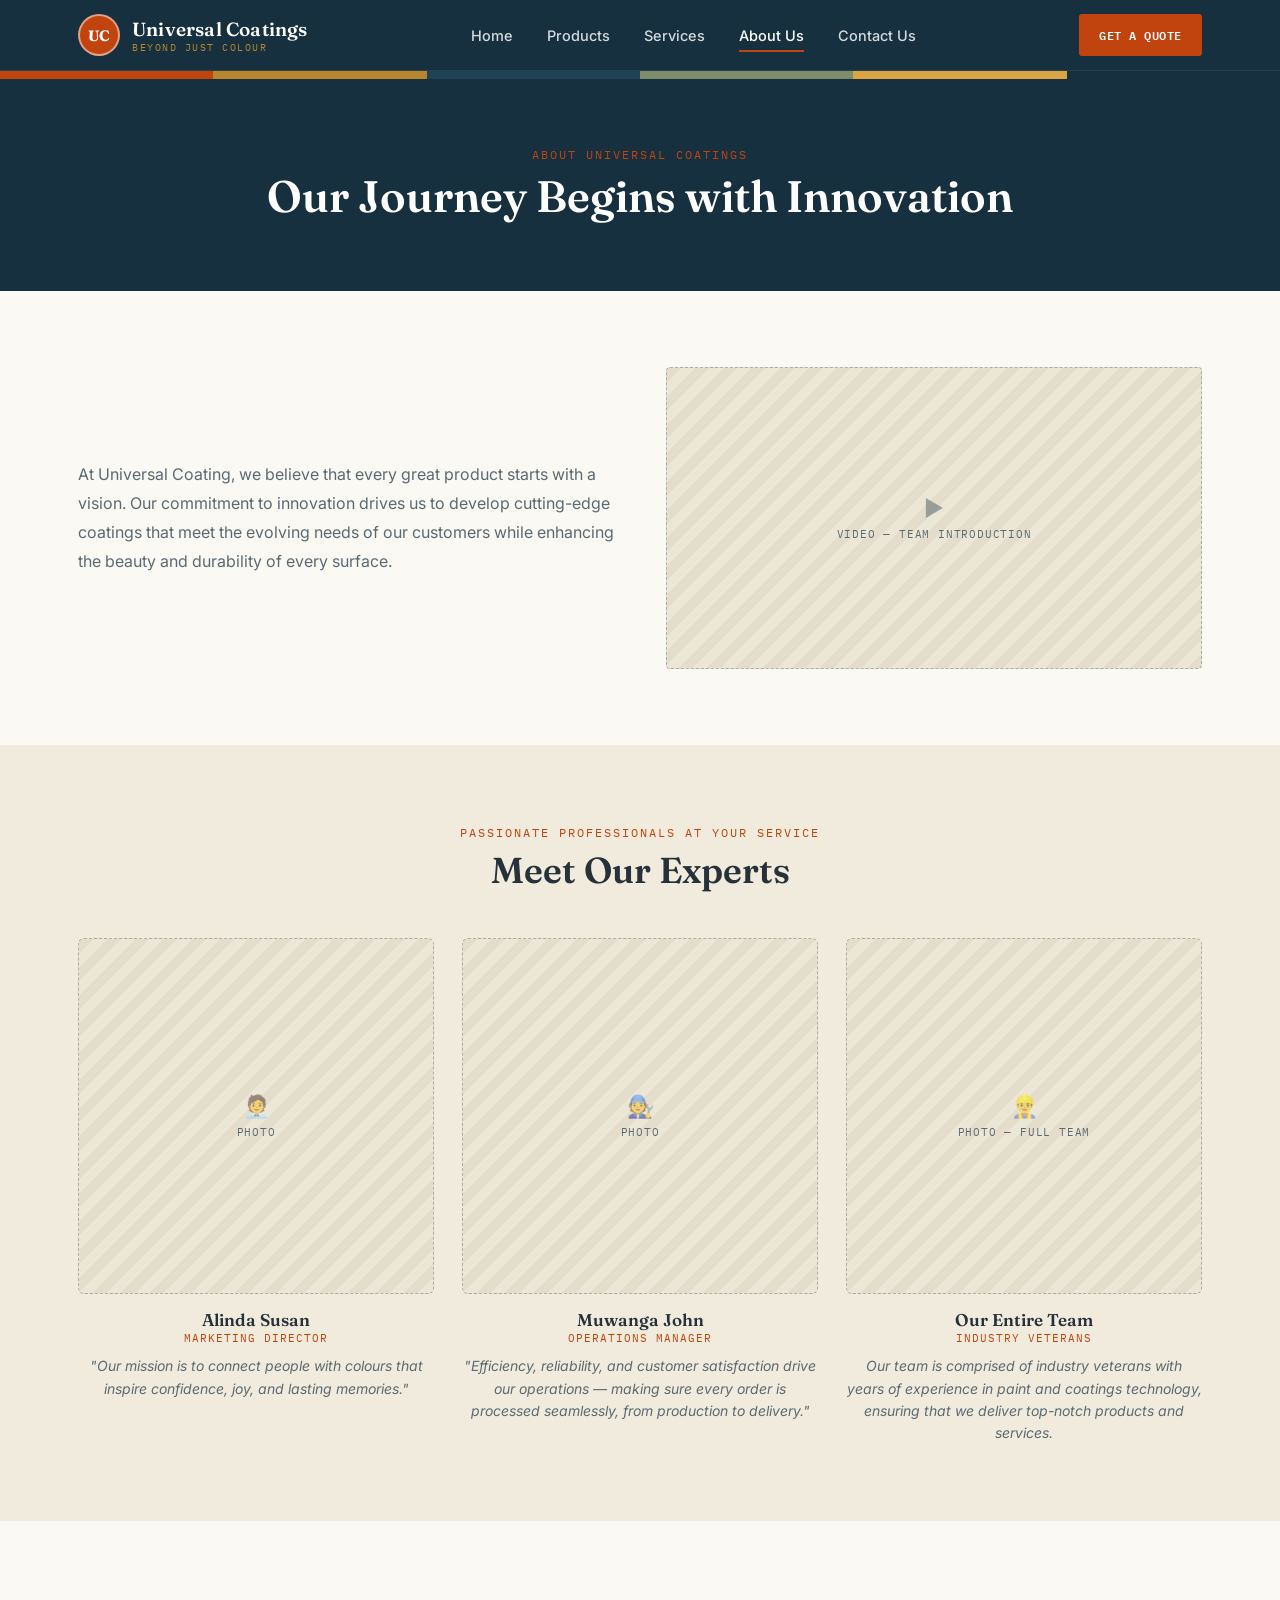
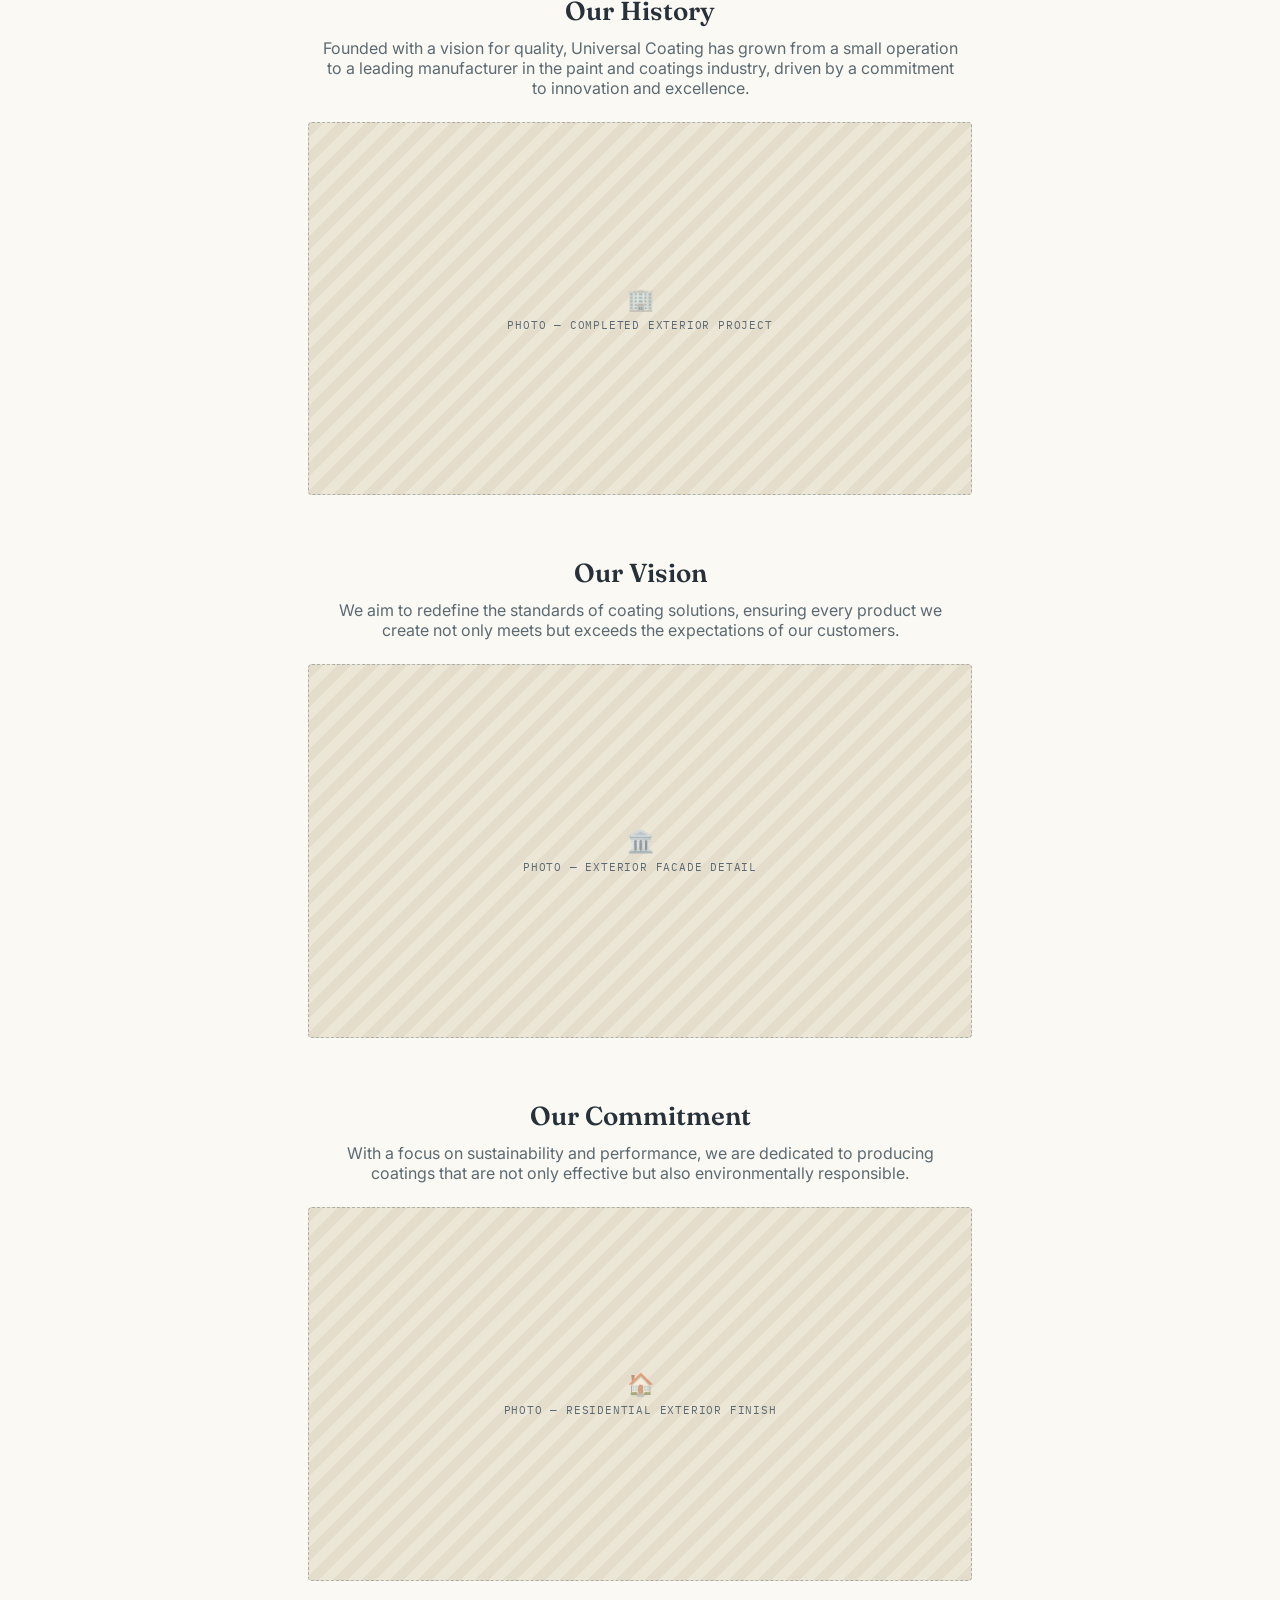
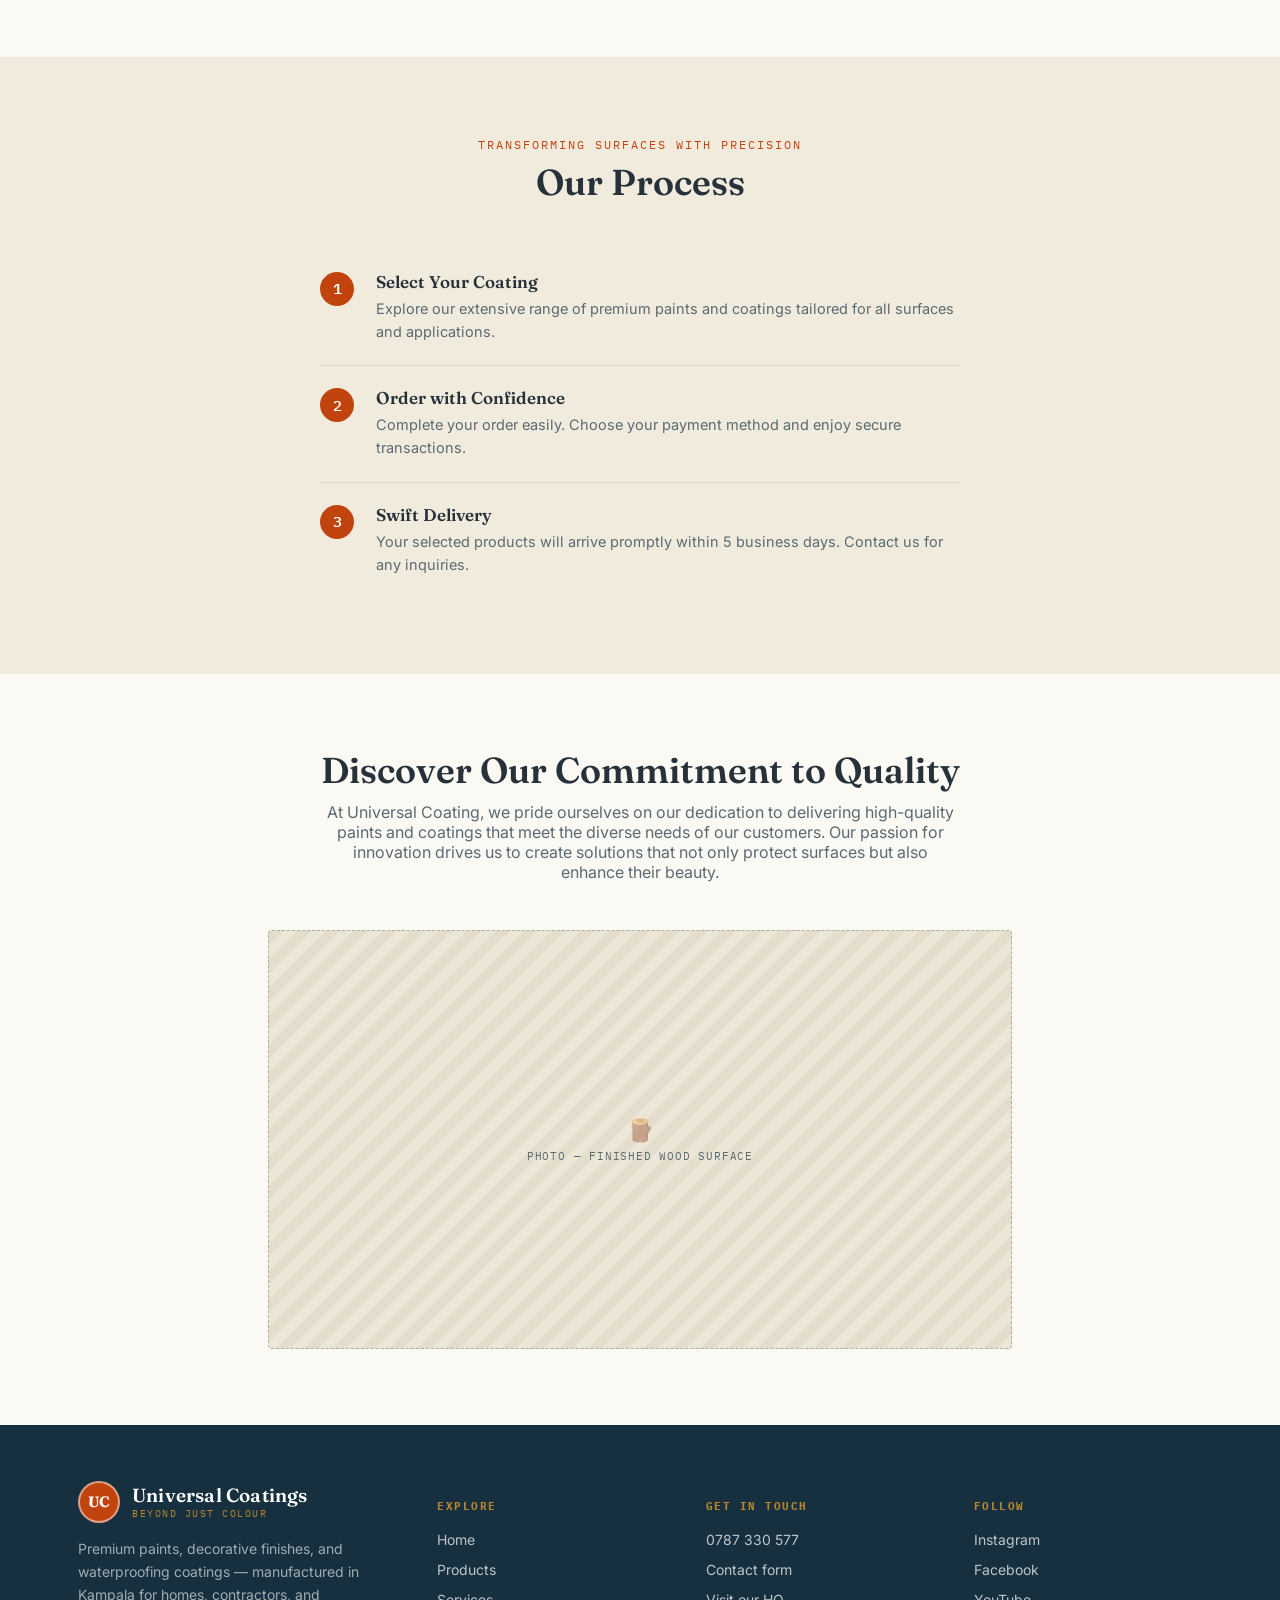
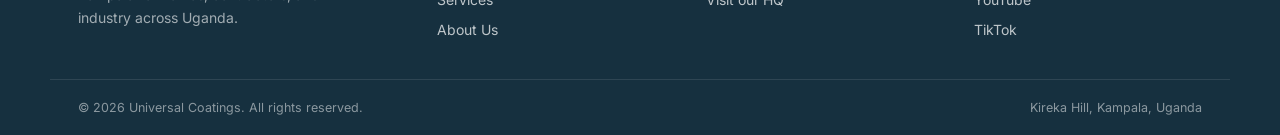
==== about.html @ a61416cd "Add files via upload" ====
<!doctype html>
<html lang="en">
<head>
<meta charset="UTF-8">
<meta name="viewport" content="width=device-width, initial-scale=1.0">
<title>About Us — Universal Coatings</title>
<meta name="description" content="Meet the team behind Universal Coatings and learn about our history, vision and commitment to quality coatings manufactured in Kampala, Uganda.">
<link rel="stylesheet" href="css/styles.css">
</head>
<body>

<header class="site-header">
  <div class="nav-row">
    <a href="index.html" class="brand">
      <div class="brand-mark">UC</div>
      <div class="brand-text"><div class="name">Universal Coatings</div><div class="tag">Beyond Just Colour</div></div>
    </a>
    <nav class="main-nav">
      <ul>
        <li><a href="index.html">Home</a></li>
        <li><a href="products.html">Products</a></li>
        <li><a href="services.html">Services</a></li>
        <li><a href="about.html" class="active">About Us</a></li>
        <li><a href="contact.html">Contact Us</a></li>
      </ul>
    </nav>
    <a href="contact.html" class="nav-cta">Get a Quote</a>
    <button class="nav-toggle" aria-label="Toggle menu"><span></span><span></span><span></span></button>
  </div>
</header>
<div class="swatch-strip"><span class="sw-1"></span><span class="sw-2"></span><span class="sw-3"></span><span class="sw-4"></span><span class="sw-5"></span><span class="sw-6"></span></div>

<section class="page-hero">
  <div class="wrap">
    <span class="kicker">About Universal Coatings</span>
    <h1>Our Journey Begins with Innovation</h1>
  </div>
</section>

<section class="section">
  <div class="wrap grid-2">
    <div>
      <p style="color:var(--grey);font-size:16px;line-height:1.8;">At Universal Coating, we believe that every great product starts with a vision. Our commitment to innovation drives us to develop cutting-edge coatings that meet the evolving needs of our customers while enhancing the beauty and durability of every surface.</p>
    </div>
    <div class="ph wide"><div class="ph-icon">▶</div><span>Video — team introduction</span></div>
  </div>
</section>

<!-- MEET OUR EXPERTS -->
<section class="section section-sand">
  <div class="section-head">
    <span class="kicker">Passionate Professionals at Your Service</span>
    <h2>Meet Our Experts</h2>
  </div>
  <div class="wrap">
    <div class="grid-3">
      <div class="team-card">
        <div class="ph square"><div class="ph-icon">🧑‍💼</div><span>Photo</span></div>
        <h4>Alinda Susan</h4>
        <div class="role">Marketing Director</div>
        <p class="bio">"Our mission is to connect people with colours that inspire confidence, joy, and lasting memories."</p>
      </div>
      <div class="team-card">
        <div class="ph square"><div class="ph-icon">🧑‍🔧</div><span>Photo</span></div>
        <h4>Muwanga John</h4>
        <div class="role">Operations Manager</div>
        <p class="bio">"Efficiency, reliability, and customer satisfaction drive our operations — making sure every order is processed seamlessly, from production to delivery."</p>
      </div>
      <div class="team-card">
        <div class="ph square"><div class="ph-icon">👷‍♂️</div><span>Photo — full team</span></div>
        <h4>Our Entire Team</h4>
        <div class="role">Industry Veterans</div>
        <p class="bio">Our team is comprised of industry veterans with years of experience in paint and coatings technology, ensuring that we deliver top-notch products and services.</p>
      </div>
    </div>
  </div>
</section>

<!-- HISTORY / VISION / COMMITMENT -->
<section class="section">
  <div class="wrap" style="max-width:720px;">
    <div class="section-head" style="margin-bottom:24px;">
      <h2 style="font-size:26px;">Our History</h2>
      <p>Founded with a vision for quality, Universal Coating has grown from a small operation to a leading manufacturer in the paint and coatings industry, driven by a commitment to innovation and excellence.</p>
    </div>
    <div class="ph wide" style="margin-bottom:64px;"><div class="ph-icon">🏢</div><span>Photo — completed exterior project</span></div>

    <div class="section-head" style="margin-bottom:24px;">
      <h2 style="font-size:26px;">Our Vision</h2>
      <p>We aim to redefine the standards of coating solutions, ensuring every product we create not only meets but exceeds the expectations of our customers.</p>
    </div>
    <div class="ph wide" style="margin-bottom:64px;"><div class="ph-icon">🏛️</div><span>Photo — exterior facade detail</span></div>

    <div class="section-head" style="margin-bottom:24px;">
      <h2 style="font-size:26px;">Our Commitment</h2>
      <p>With a focus on sustainability and performance, we are dedicated to producing coatings that are not only effective but also environmentally responsible.</p>
    </div>
    <div class="ph wide"><div class="ph-icon">🏠</div><span>Photo — residential exterior finish</span></div>
  </div>
</section>

<!-- OUR PROCESS -->
<section class="section section-sand">
  <div class="section-head">
    <span class="kicker">Transforming Surfaces with Precision</span>
    <h2>Our Process</h2>
  </div>
  <div class="wrap">
    <div class="steps">
      <div class="step">
        <div class="step-num">1</div>
        <div><h4>Select Your Coating</h4><p>Explore our extensive range of premium paints and coatings tailored for all surfaces and applications.</p></div>
      </div>
      <div class="step">
        <div class="step-num">2</div>
        <div><h4>Order with Confidence</h4><p>Complete your order easily. Choose your payment method and enjoy secure transactions.</p></div>
      </div>
      <div class="step">
        <div class="step-num">3</div>
        <div><h4>Swift Delivery</h4><p>Your selected products will arrive promptly within 5 business days. Contact us for any inquiries.</p></div>
      </div>
    </div>
  </div>
</section>

<!-- COMMITMENT TO QUALITY -->
<section class="section">
  <div class="section-head">
    <h2>Discover Our Commitment to Quality</h2>
    <p>At Universal Coating, we pride ourselves on our dedication to delivering high-quality paints and coatings that meet the diverse needs of our customers. Our passion for innovation drives us to create solutions that not only protect surfaces but also enhance their beauty.</p>
  </div>
  <div class="wrap" style="max-width:800px;">
    <div class="ph wide"><div class="ph-icon">🪵</div><span>Photo — finished wood surface</span></div>
  </div>
</section>

<footer class="site-footer">
  <div class="footer-top wrap">
    <div class="footer-grid">
      <div class="footer-brand">
        <div class="brand">
          <div class="brand-mark">UC</div>
          <div class="brand-text"><div class="name">Universal Coatings</div><div class="tag">Beyond Just Colour</div></div>
        </div>
        <p>Premium paints, decorative finishes, and waterproofing coatings — manufactured in Kampala for homes, contractors, and industry across Uganda.</p>
      </div>
      <div class="footer-col">
        <h5>Explore</h5>
        <ul><li><a href="index.html">Home</a></li><li><a href="products.html">Products</a></li><li><a href="services.html">Services</a></li><li><a href="about.html">About Us</a></li></ul>
      </div>
      <div class="footer-col">
        <h5>Get in touch</h5>
        <ul><li><a href="tel:0787330577">0787 330 577</a></li><li><a href="contact.html">Contact form</a></li><li><a href="contact.html#visit">Visit our HQ</a></li></ul>
      </div>
      <div class="footer-col">
        <h5>Follow</h5>
        <ul><li><a href="#">Instagram</a></li><li><a href="#">Facebook</a></li><li><a href="#">YouTube</a></li><li><a href="#">TikTok</a></li></ul>
      </div>
    </div>
  </div>
  <div class="footer-bottom wrap">
    <span>© 2026 Universal Coatings. All rights reserved.</span>
    <span>Kireka Hill, Kampala, Uganda</span>
  </div>
</footer>
<script src="js/main.js"></script>
</body>
</html>
---- css/styles.css ----
/* ==========================================================================
   Universal Coatings — design tokens
   Ink Navy #16303F · Signal Rust #C1440E · Ochre Gold #B8862E
   Warm Sand #F1EBDD · Charcoal #26313A · Paper #FBF9F4
   Display: Fraunces · Body: Inter · Utility/mono: IBM Plex Mono
   ========================================================================== */

@import url('https://fonts.googleapis.com/css2?family=Fraunces:ital,opsz,wght@0,9..144,400;0,9..144,600;0,9..144,700;1,9..144,500&family=Inter:wght@400;500;600;700&family=IBM+Plex+Mono:wght@500;600&display=swap');

:root{
  --ink:      #16303F;
  --ink-2:    #1F4356;
  --rust:     #C1440E;
  --rust-dk:  #9A3609;
  --gold:     #B8862E;
  --sand:     #F1EBDD;
  --paper:    #FBF9F4;
  --charcoal: #26313A;
  --grey:     #5B6A72;
  --line:     rgba(22,48,63,0.12);
  --white:    #ffffff;

  --display: 'Fraunces', serif;
  --body:    'Inter', sans-serif;
  --mono:    'IBM Plex Mono', monospace;

  --radius: 3px;
  --max: 1180px;
}

*,*::before,*::after{ box-sizing:border-box; }
html{ scroll-behavior:smooth; }
body{
  margin:0;
  font-family:var(--body);
  color:var(--charcoal);
  background:var(--paper);
  -webkit-font-smoothing:antialiased;
}
img{ max-width:100%; display:block; }
a{ color:inherit; text-decoration:none; }
ul{ margin:0; padding:0; list-style:none; }
h1,h2,h3,h4{ font-family:var(--display); margin:0; line-height:1.12; font-weight:600; }
p{ margin:0; }

.wrap{ max-width:var(--max); margin:0 auto; padding:0 28px; }

@media (prefers-reduced-motion: reduce){
  *{ animation-duration:0.001ms !important; transition-duration:0.001ms !important; scroll-behavior:auto !important; }
}

/* -------------------- swatch strip signature -------------------- */
.swatch-strip{
  display:flex;
  height:8px;
  width:100%;
}
.swatch-strip span{ flex:1; }
.sw-1{ background:var(--rust); }
.sw-2{ background:var(--gold); }
.sw-3{ background:var(--ink-2); }
.sw-4{ background:#7C8D6B; }
.sw-5{ background:#D9A441; }
.sw-6{ background:var(--ink); }

/* -------------------- header / nav -------------------- */
.site-header{
  position:sticky; top:0; z-index:50;
  background:var(--ink);
  border-bottom:1px solid rgba(255,255,255,0.08);
}
.nav-row{
  display:flex; align-items:center; justify-content:space-between;
  padding:14px 28px;
  max-width:var(--max); margin:0 auto;
}
.brand{ display:flex; align-items:center; gap:12px; }
.brand-mark{
  width:42px; height:42px; border-radius:50%;
  background:var(--rust);
  display:flex; align-items:center; justify-content:center;
  font-family:var(--display); font-weight:700; color:var(--white); font-size:15px;
  border:2px solid rgba(255,255,255,0.5);
  flex-shrink:0;
}
.brand-text{ color:var(--white); }
.brand-text .name{ font-family:var(--display); font-size:19px; font-weight:600; letter-spacing:0.2px; }
.brand-text .tag{ font-family:var(--mono); font-size:10px; letter-spacing:1.5px; text-transform:uppercase; color:var(--gold); }

.main-nav ul{ display:flex; gap:34px; }
.main-nav a{
  color:rgba(255,255,255,0.82); font-size:14.5px; font-weight:500;
  position:relative; padding:6px 0;
  transition:color .18s ease;
}
.main-nav a:hover, .main-nav a.active{ color:var(--white); }
.main-nav a.active::after{
  content:''; position:absolute; left:0; right:0; bottom:-2px; height:2px; background:var(--rust);
}
.nav-cta{
  background:var(--rust); color:var(--white); font-family:var(--mono);
  font-size:12px; letter-spacing:0.5px; text-transform:uppercase;
  padding:11px 20px; border-radius:var(--radius); font-weight:600;
  transition:background .18s ease;
  white-space:nowrap;
}
.nav-cta:hover{ background:var(--rust-dk); }

.nav-toggle{ display:none; background:none; border:0; cursor:pointer; padding:6px; }
.nav-toggle span{ display:block; width:24px; height:2px; background:var(--white); margin:5px 0; }

/* -------------------- hero -------------------- */
.hero{
  background:var(--ink);
  color:var(--white);
  position:relative;
  overflow:hidden;
}
.hero-grid{
  display:grid; grid-template-columns:1.1fr 0.9fr; gap:56px; align-items:center;
  padding:76px 28px 88px;
  max-width:var(--max); margin:0 auto;
  position:relative; z-index:2;
}
.eyebrow{
  font-family:var(--mono); font-size:12px; letter-spacing:2px; text-transform:uppercase;
  color:var(--gold); display:flex; align-items:center; gap:10px; margin-bottom:18px;
}
.eyebrow::before{ content:''; width:24px; height:2px; background:var(--gold); }
.hero h1{ font-size:clamp(34px,4.6vw,54px); color:var(--white); margin-bottom:20px; }
.hero h1 em{ font-style:italic; color:var(--gold); }
.hero p.lede{ font-size:17px; line-height:1.65; color:rgba(255,255,255,0.78); max-width:46ch; margin-bottom:30px; }
.btn-row{ display:flex; gap:14px; flex-wrap:wrap; }

.btn{
  display:inline-flex; align-items:center; gap:8px;
  padding:14px 26px; border-radius:var(--radius);
  font-weight:600; font-size:14.5px; cursor:pointer; border:1.5px solid transparent;
  transition:transform .15s ease, background .18s ease, border-color .18s ease;
}
.btn:hover{ transform:translateY(-2px); }
.btn-primary{ background:var(--rust); color:var(--white); }
.btn-primary:hover{ background:var(--rust-dk); }
.btn-ghost{ border-color:rgba(255,255,255,0.35); color:var(--white); }
.btn-ghost:hover{ border-color:var(--white); }
.btn-dark{ background:var(--ink); color:var(--white); }
.btn-dark:hover{ background:var(--ink-2); }
.btn-gold{ background:var(--gold); color:var(--ink); }
.btn-gold:hover{ background:#a3781f; }

/* diagonal swatch visual for hero, echoes the Marbletex/Stucco texture */
.hero-visual{
  position:relative; aspect-ratio:1/1; border-radius:4px; overflow:hidden;
  background:
    linear-gradient(135deg, var(--rust) 0 35%, transparent 35%),
    linear-gradient(135deg, transparent 60%, var(--gold) 60% 78%, transparent 78%),
    linear-gradient(315deg, var(--ink-2) 0 40%, #0e232e 40%);
  border:1px solid rgba(255,255,255,0.12);
}
.hero-visual .tin{
  position:absolute; left:50%; top:50%; transform:translate(-50%,-50%);
  width:58%; text-align:center; color:var(--white);
}
.hero-visual .tin .ring{
  width:100%; aspect-ratio:1.5/1; border:3px solid rgba(255,255,255,0.85); border-radius:50%;
  display:flex; align-items:center; justify-content:center; margin-bottom:10px;
  background:rgba(22,48,63,0.35);
}
.hero-visual .tin .ring strong{ font-family:var(--display); font-size:17px; letter-spacing:0.5px; }
.hero-visual .tin small{ font-family:var(--mono); font-size:10.5px; letter-spacing:2px; text-transform:uppercase; color:var(--gold); }

/* -------------------- section shells -------------------- */
.section{ padding:76px 28px; }
.section.tight{ padding:52px 28px; }
.section-sand{ background:var(--sand); }
.section-ink{ background:var(--ink); color:var(--white); }
.section-head{ text-align:center; max-width:640px; margin:0 auto 48px; }
.section-head h2{ font-size:clamp(26px,3.4vw,36px); margin-bottom:12px; }
.section-head p{ color:var(--grey); font-size:16px; }
.section-ink .section-head p{ color:rgba(255,255,255,0.7); }
.kicker{
  font-family:var(--mono); font-size:12px; letter-spacing:2px; text-transform:uppercase;
  color:var(--rust); display:inline-block; margin-bottom:10px;
}
.section-ink .kicker{ color:var(--gold); }

/* -------------------- feature grid -------------------- */
.grid-2{ display:grid; grid-template-columns:1fr 1fr; gap:52px; align-items:center; }
.grid-3{ display:grid; grid-template-columns:repeat(3,1fr); gap:28px; }
.grid-4{ display:grid; grid-template-columns:repeat(4,1fr); gap:24px; }

.feature-row{ display:flex; gap:22px; margin-bottom:34px; }
.feature-row:last-child{ margin-bottom:0; }
.feature-num{
  font-family:var(--mono); font-size:13px; color:var(--rust); flex-shrink:0; width:34px;
  padding-top:3px;
}
.feature-row h3{ font-size:19px; margin-bottom:8px; }
.feature-row p{ color:var(--grey); font-size:15px; line-height:1.6; }

/* placeholder photo blocks (used until real photos are added) */
.ph{
  background:repeating-linear-gradient(135deg, #E4DDCB, #E4DDCB 10px, #ECE6D6 10px, #ECE6D6 20px);
  border:1.5px dashed rgba(22,48,63,0.28);
  border-radius:4px;
  display:flex; flex-direction:column; align-items:center; justify-content:center;
  color:var(--grey); text-align:center; gap:6px; padding:20px;
  min-height:220px;
}
.ph .ph-icon{ font-size:22px; opacity:0.55; }
.ph span{ font-family:var(--mono); font-size:11px; letter-spacing:0.8px; text-transform:uppercase; color:var(--grey); }
.ph.dark{ background:repeating-linear-gradient(135deg,#1c3c4e,#1c3c4e 10px,#22485c 10px,#22485c 20px); border-color:rgba(255,255,255,0.25); color:rgba(255,255,255,0.75); }
.ph.dark span{ color:rgba(255,255,255,0.75); }
.ph.square{ aspect-ratio:1/1; min-height:0; }
.ph.wide{ aspect-ratio:16/9; min-height:0; }
.ph.tall{ aspect-ratio:3/4; min-height:0; }

/* -------------------- value / pillar cards -------------------- */
.pillar-card{
  background:var(--white); border:1px solid var(--line); border-radius:6px;
  padding:30px 26px;
}
.pillar-card h3{ font-size:18px; margin:14px 0 10px; }
.pillar-card p{ color:var(--grey); font-size:14.5px; line-height:1.6; }
.pillar-icon{
  width:40px; height:40px; border-radius:50%; background:var(--sand);
  display:flex; align-items:center; justify-content:center; font-size:18px;
}

/* -------------------- product cards -------------------- */
.product-list{ display:flex; flex-direction:column; gap:20px; }
.product-card{
  display:grid; grid-template-columns:280px 1fr; gap:0;
  background:var(--white); border:1px solid var(--line); border-radius:6px; overflow:hidden;
}
.product-swatch{
  position:relative; display:flex; align-items:flex-end; padding:20px;
  min-height:260px; color:var(--white);
}
.product-swatch .pname{
  font-family:var(--mono); font-size:11px; letter-spacing:1.5px; text-transform:uppercase;
  background:rgba(0,0,0,0.28); padding:6px 10px; border-radius:3px; backdrop-filter:blur(2px);
}
.product-body{ padding:28px 30px; }
.product-body h3{ font-size:22px; margin-bottom:4px; }
.product-body .desc{ color:var(--grey); font-size:14.5px; line-height:1.65; margin:10px 0 18px; }
.product-meta{ display:grid; grid-template-columns:1fr 1fr; gap:20px 28px; }
.product-meta .m-block h4{
  font-family:var(--mono); font-size:11px; letter-spacing:1.2px; text-transform:uppercase;
  color:var(--rust); font-weight:600; margin-bottom:8px;
}
.product-meta ul{ display:flex; flex-direction:column; gap:5px; }
.product-meta li{ font-size:13.5px; color:var(--charcoal); position:relative; padding-left:14px; line-height:1.5; }
.product-meta li::before{ content:'—'; position:absolute; left:0; color:var(--grey); }

/* named swatch color backgrounds per product family */
.c-primer   { background:linear-gradient(160deg,#2E5F86,#1E3F5B); }
.c-stucco   { background:linear-gradient(160deg,#D8B084,#B98A56); }
.c-marbletex{ background:linear-gradient(160deg,#8C6A55,#5F4531); }
.c-texture  { background:linear-gradient(160deg,#9C6B3E,#6E4726); }
.c-undercoat{ background:linear-gradient(160deg,#3B3B3B,#181818); }
.c-colorchart{ background:linear-gradient(160deg,#C1440E,#B8862E 45%,#7C8D6B 75%,#2E5F86); }
.c-dampcoat { background:linear-gradient(160deg,#E5603A,#B8390F); }
.c-budget   { background:linear-gradient(160deg,#D8CE6E,#B7AA3F); }
.c-sealant  { background:linear-gradient(160deg,#E8C93A,#C8A61E); }
.c-vinylmatt{ background:linear-gradient(160deg,#D98FAE,#B85E82); }
.c-weatherguard{ background:linear-gradient(160deg,#4E6E8E,#2C4A64); }
.c-silkvinyl{ background:linear-gradient(160deg,#8CA4A8,#5F7A7E); }

/* -------------------- testimonial cards -------------------- */
.t-card{
  background:var(--white); border:1px solid var(--line); border-radius:6px;
  padding:26px; display:flex; flex-direction:column; gap:16px;
}
.t-card .stars{ color:var(--gold); font-size:14px; letter-spacing:2px; }
.t-card p.quote{ font-family:var(--display); font-style:italic; font-size:16px; line-height:1.55; color:var(--charcoal); }
.t-card .who{ font-family:var(--mono); font-size:11.5px; letter-spacing:1px; text-transform:uppercase; color:var(--grey); }

/* -------------------- team -------------------- */
.team-card{ text-align:center; }
.team-card .ph{ border-radius:6px; margin-bottom:16px; }
.team-card h4{ font-size:17px; margin-bottom:2px; }
.team-card .role{ font-family:var(--mono); font-size:11px; letter-spacing:1px; text-transform:uppercase; color:var(--rust); margin-bottom:10px; }
.team-card p.bio{ color:var(--grey); font-size:14px; line-height:1.6; font-style:italic; }

/* -------------------- process steps -------------------- */
.steps{ counter-reset:step; max-width:640px; margin:0 auto; }
.step{ display:flex; gap:22px; padding:22px 0; border-bottom:1px solid var(--line); }
.step:last-child{ border-bottom:0; }
.step-num{
  font-family:var(--mono); font-weight:600; font-size:15px; color:var(--white); background:var(--rust);
  width:34px; height:34px; border-radius:50%; display:flex; align-items:center; justify-content:center; flex-shrink:0;
}
.step h4{ font-size:17px; margin-bottom:6px; }
.step p{ color:var(--grey); font-size:14.5px; line-height:1.6; }

/* -------------------- gallery -------------------- */
.gallery-grid{ display:grid; grid-template-columns:repeat(4,1fr); gap:16px; }
.gallery-grid .ph{ aspect-ratio:1/1; min-height:0; }

/* -------------------- FAQ -------------------- */
.faq{ max-width:720px; margin:0 auto; }
.faq-item{ border-bottom:1px solid var(--line); }
.faq-q{
  width:100%; text-align:left; background:none; border:0; cursor:pointer;
  display:flex; align-items:center; justify-content:space-between; gap:16px;
  padding:20px 4px; font-family:var(--body); font-weight:600; font-size:15.5px; color:var(--charcoal);
}
.faq-q .plus{ font-family:var(--mono); color:var(--rust); font-size:18px; transition:transform .2s ease; flex-shrink:0; }
.faq-item.open .faq-q .plus{ transform:rotate(45deg); }
.faq-a{
  max-height:0; overflow:hidden; transition:max-height .28s ease;
  color:var(--grey); font-size:14.5px; line-height:1.65;
}
.faq-item.open .faq-a{ padding-bottom:20px; }
.faq-a p{ padding-right:30px; }

/* -------------------- forms -------------------- */
.form-card{
  background:var(--white); border:1px solid var(--line); border-radius:8px; padding:36px;
  max-width:560px; margin:0 auto;
}
.field{ margin-bottom:18px; }
.field label{ display:block; font-family:var(--mono); font-size:11px; letter-spacing:1px; text-transform:uppercase; color:var(--grey); margin-bottom:7px; }
.field input, .field select, .field textarea{
  width:100%; padding:12px 14px; border:1.5px solid var(--line); border-radius:var(--radius);
  font-family:var(--body); font-size:14.5px; color:var(--charcoal); background:var(--paper);
  transition:border-color .15s ease;
}
.field input:focus, .field select:focus, .field textarea:focus{
  outline:3px solid rgba(193,68,14,0.25); border-color:var(--rust);
}
.field textarea{ resize:vertical; min-height:110px; }
.field-row{ display:grid; grid-template-columns:1fr 1fr; gap:16px; }
.form-note{ font-size:12.5px; color:var(--grey); margin-top:14px; }
.form-msg{
  display:none; margin-top:16px; padding:12px 16px; border-radius:var(--radius);
  background:#ECF3EC; color:#2E5B32; font-size:13.5px; font-weight:500;
}
.form-msg.show{ display:block; }

/* -------------------- contact info blocks -------------------- */
.info-grid{ display:grid; grid-template-columns:1fr 1fr 1fr; gap:24px; margin-top:44px; }
.info-card{ text-align:center; padding:6px; }
.info-card .ic{ font-size:22px; margin-bottom:10px; }
.info-card h4{ font-family:var(--mono); font-size:11px; letter-spacing:1.5px; text-transform:uppercase; color:var(--rust); margin-bottom:8px; }
.info-card p{ font-size:14.5px; color:var(--charcoal); line-height:1.6; }

/* -------------------- social row -------------------- */
.social-row{ display:flex; justify-content:center; gap:20px; flex-wrap:wrap; }
.social-btn{
  display:flex; flex-direction:column; align-items:center; gap:8px;
  width:76px;
}
.social-icon{
  width:52px; height:52px; border-radius:50%; background:var(--ink);
  display:flex; align-items:center; justify-content:center; color:var(--white); font-size:20px;
  transition:transform .18s ease, background .18s ease;
}
.social-btn:hover .social-icon{ background:var(--rust); transform:translateY(-3px); }
.social-btn span{ font-family:var(--mono); font-size:11px; letter-spacing:0.5px; color:var(--grey); }

/* -------------------- footer -------------------- */
.site-footer{ background:var(--ink); color:rgba(255,255,255,0.75); }
.footer-top{ padding:56px 28px 40px; }
.footer-grid{ display:grid; grid-template-columns:1.4fr 1fr 1fr 1fr; gap:40px; }
.footer-brand .brand{ margin-bottom:14px; }
.footer-brand p{ font-size:14px; line-height:1.65; color:rgba(255,255,255,0.6); max-width:32ch; }
.footer-col h5{
  font-family:var(--mono); font-size:11px; letter-spacing:1.5px; text-transform:uppercase;
  color:var(--gold); margin-bottom:16px;
}
.footer-col ul{ display:flex; flex-direction:column; gap:10px; }
.footer-col a{ font-size:14px; color:rgba(255,255,255,0.72); transition:color .15s ease; }
.footer-col a:hover{ color:var(--white); }
.footer-bottom{
  border-top:1px solid rgba(255,255,255,0.1); padding:20px 28px;
  display:flex; justify-content:space-between; align-items:center; flex-wrap:wrap; gap:10px;
  font-size:12.5px; color:rgba(255,255,255,0.5);
}
.footer-bottom a{ color:rgba(255,255,255,0.7); }

/* -------------------- misc -------------------- */
.badge-row{ display:flex; gap:10px; flex-wrap:wrap; margin-top:22px; }
.badge{
  font-family:var(--mono); font-size:11px; letter-spacing:0.5px; text-transform:uppercase;
  border:1px solid var(--line); padding:7px 12px; border-radius:20px; color:var(--grey);
}

/* -------------------- page hero (inner pages) -------------------- */
.page-hero{ background:var(--ink); color:var(--white); padding:64px 28px 56px; }
.page-hero .wrap{ text-align:center; }
.page-hero h1{ font-size:clamp(30px,4vw,44px); color:var(--white); margin-bottom:14px; }
.page-hero p{ color:rgba(255,255,255,0.72); font-size:16px; max-width:560px; margin:0 auto; }

/* -------------------- responsive -------------------- */
@media (max-width:980px){
  .grid-2{ grid-template-columns:1fr; }
  .grid-3{ grid-template-columns:1fr 1fr; }
  .grid-4{ grid-template-columns:1fr 1fr; }
  .footer-grid{ grid-template-columns:1fr 1fr; }
  .info-grid{ grid-template-columns:1fr; }
  .gallery-grid{ grid-template-columns:repeat(3,1fr); }
  .hero-grid{ grid-template-columns:1fr; padding-bottom:56px; }
  .hero-visual{ max-width:380px; margin:0 auto; }
  .product-card{ grid-template-columns:1fr; }
  .product-swatch{ min-height:180px; }
}
@media (max-width:720px){
  .main-nav{ position:fixed; inset:64px 0 0 0; background:var(--ink); padding:20px 28px; transform:translateY(-110%); transition:transform .25s ease; z-index:40; }
  .main-nav.open{ transform:translateY(0); }
  .main-nav ul{ flex-direction:column; gap:4px; }
  .main-nav a{ display:block; padding:14px 0; border-bottom:1px solid rgba(255,255,255,0.08); }
  .nav-toggle{ display:block; }
  .nav-cta{ display:none; }
  .grid-3{ grid-template-columns:1fr; }
  .grid-4{ grid-template-columns:1fr 1fr; }
  .footer-grid{ grid-template-columns:1fr 1fr; }
  .gallery-grid{ grid-template-columns:1fr 1fr; }
  .field-row{ grid-template-columns:1fr; }
  .product-meta{ grid-template-columns:1fr; }
}
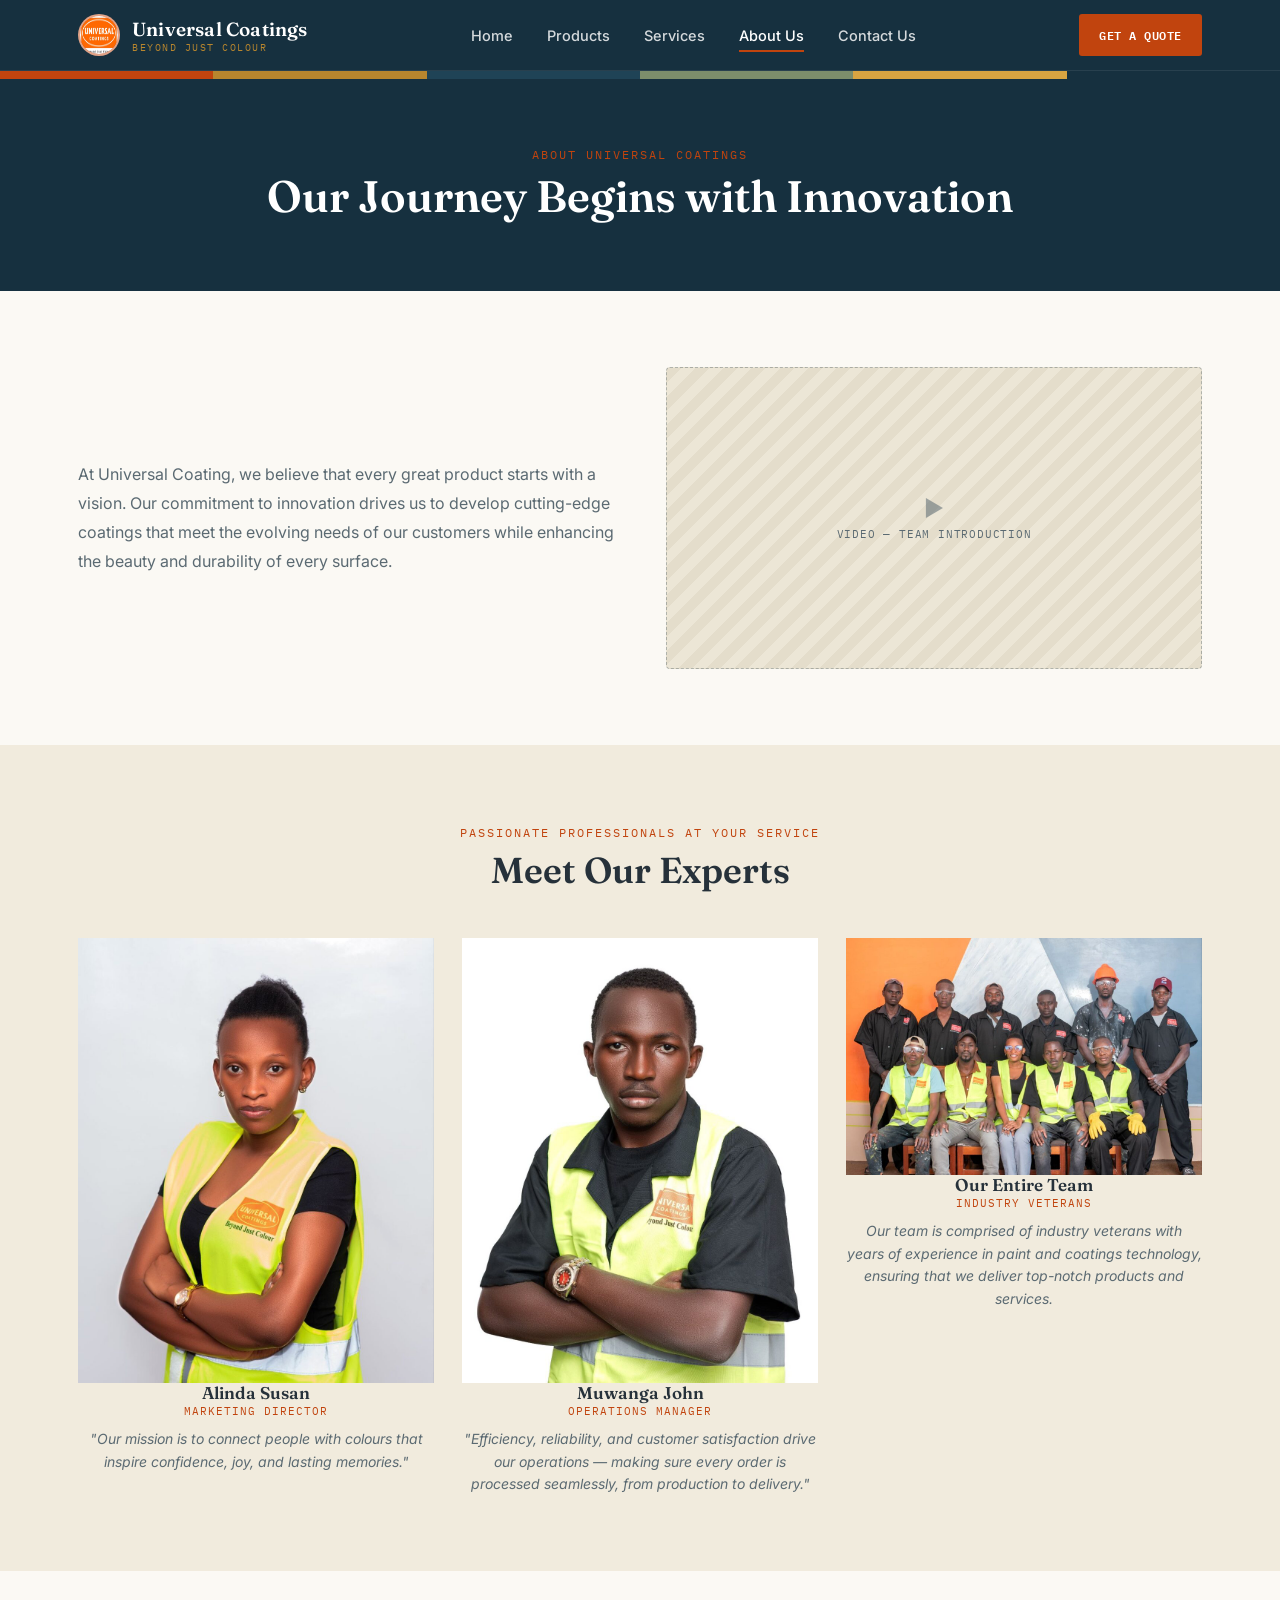
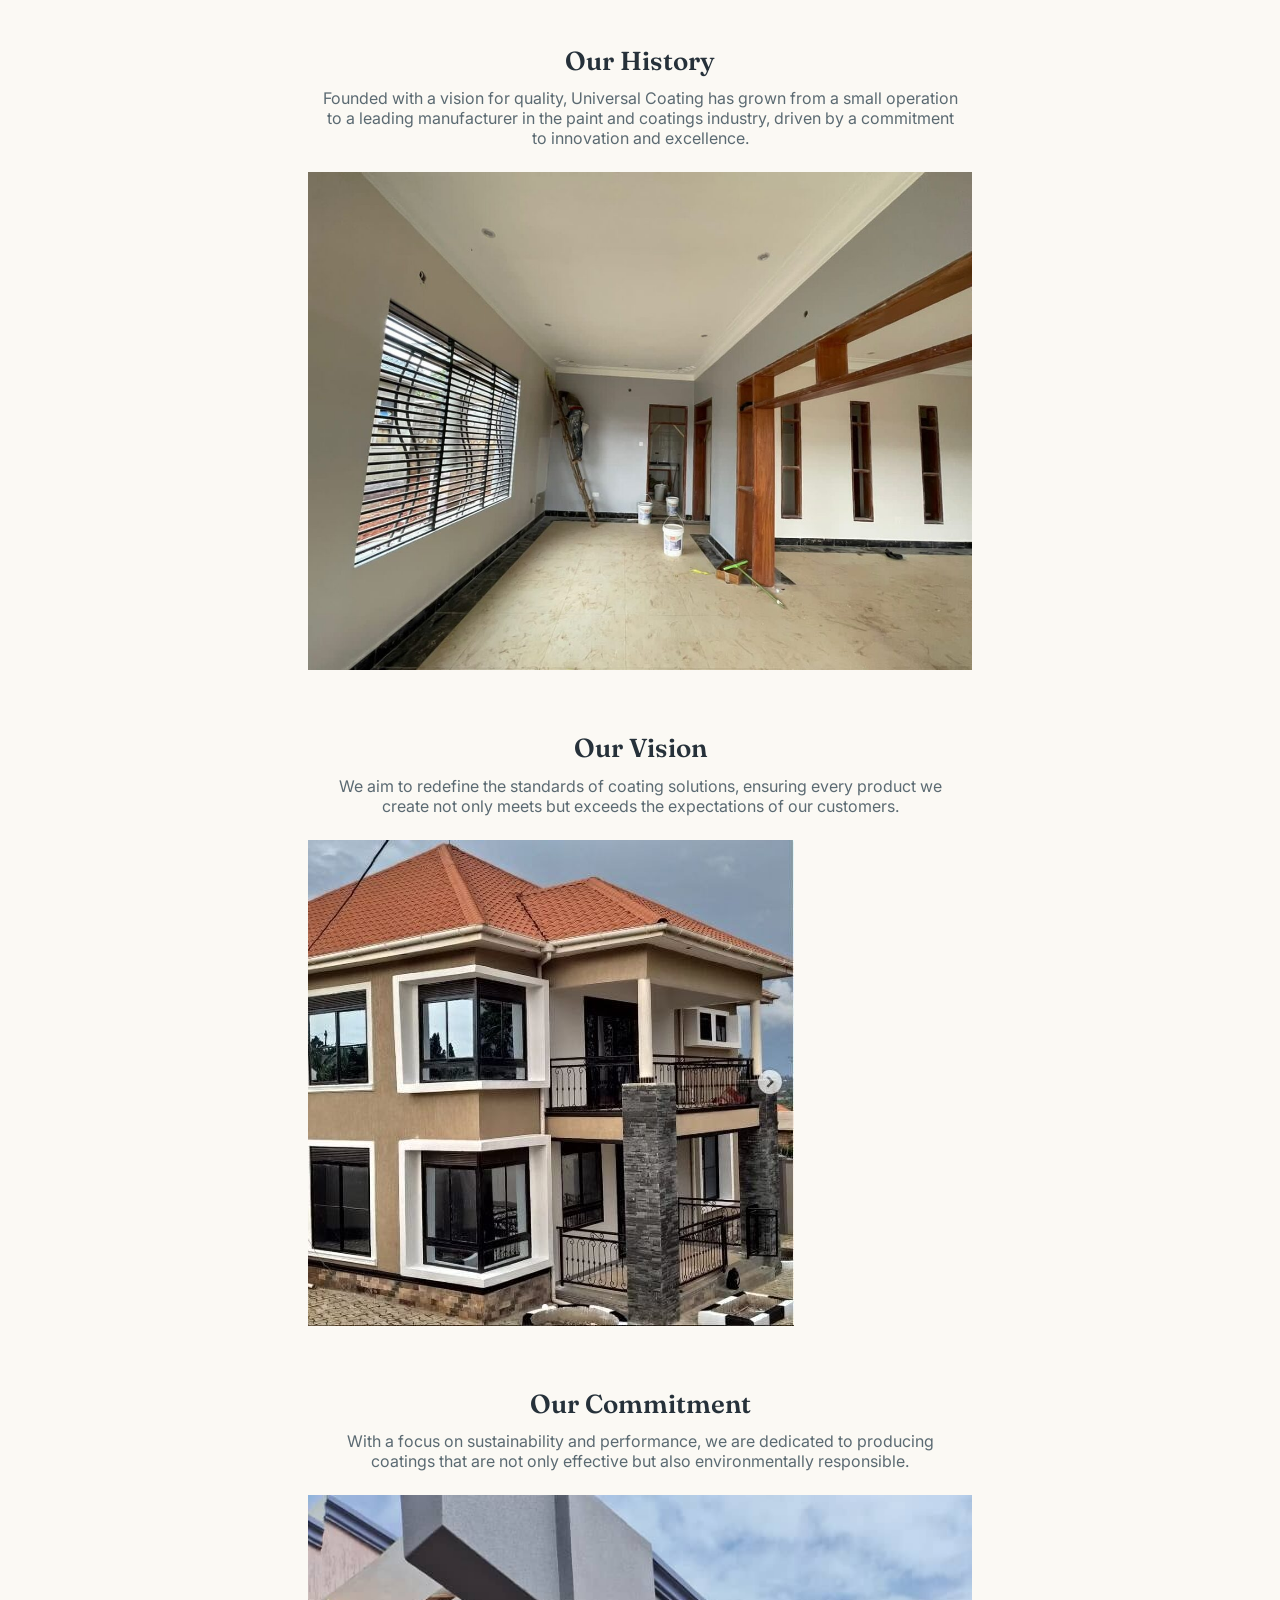
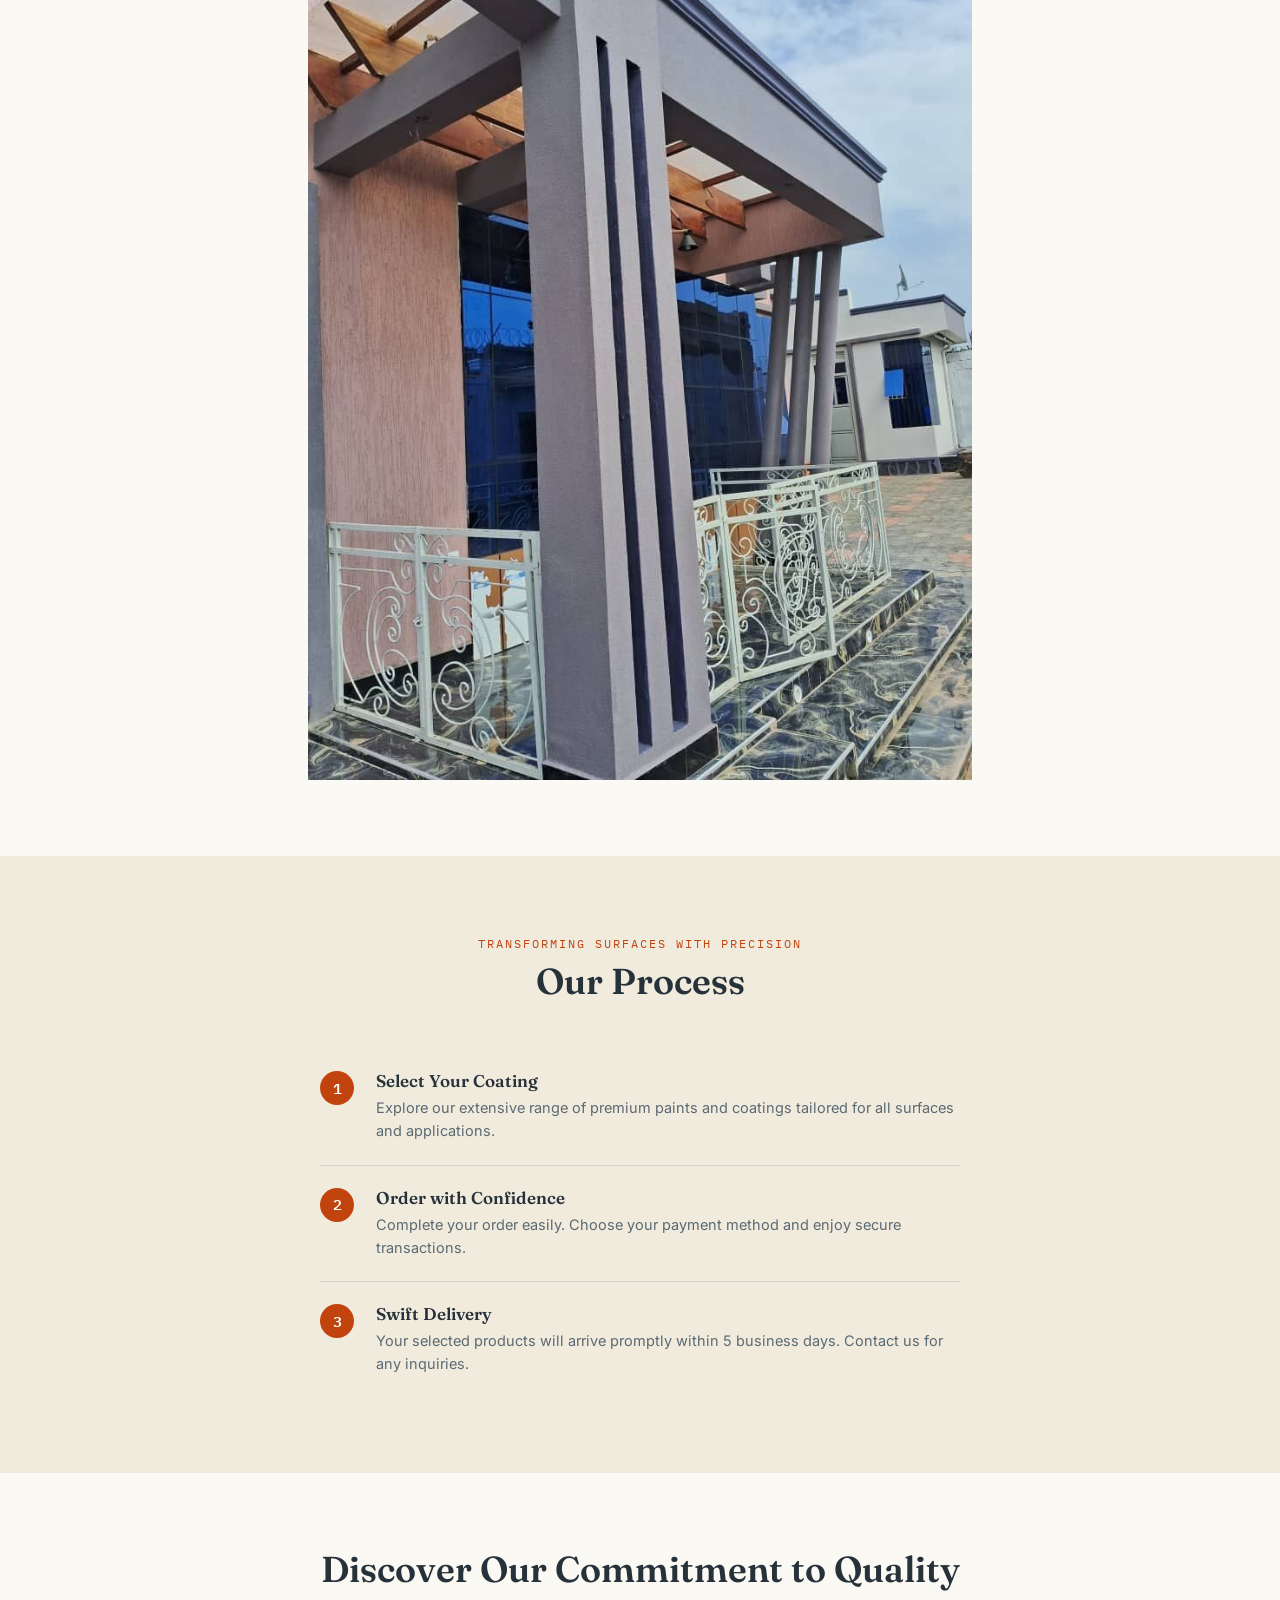
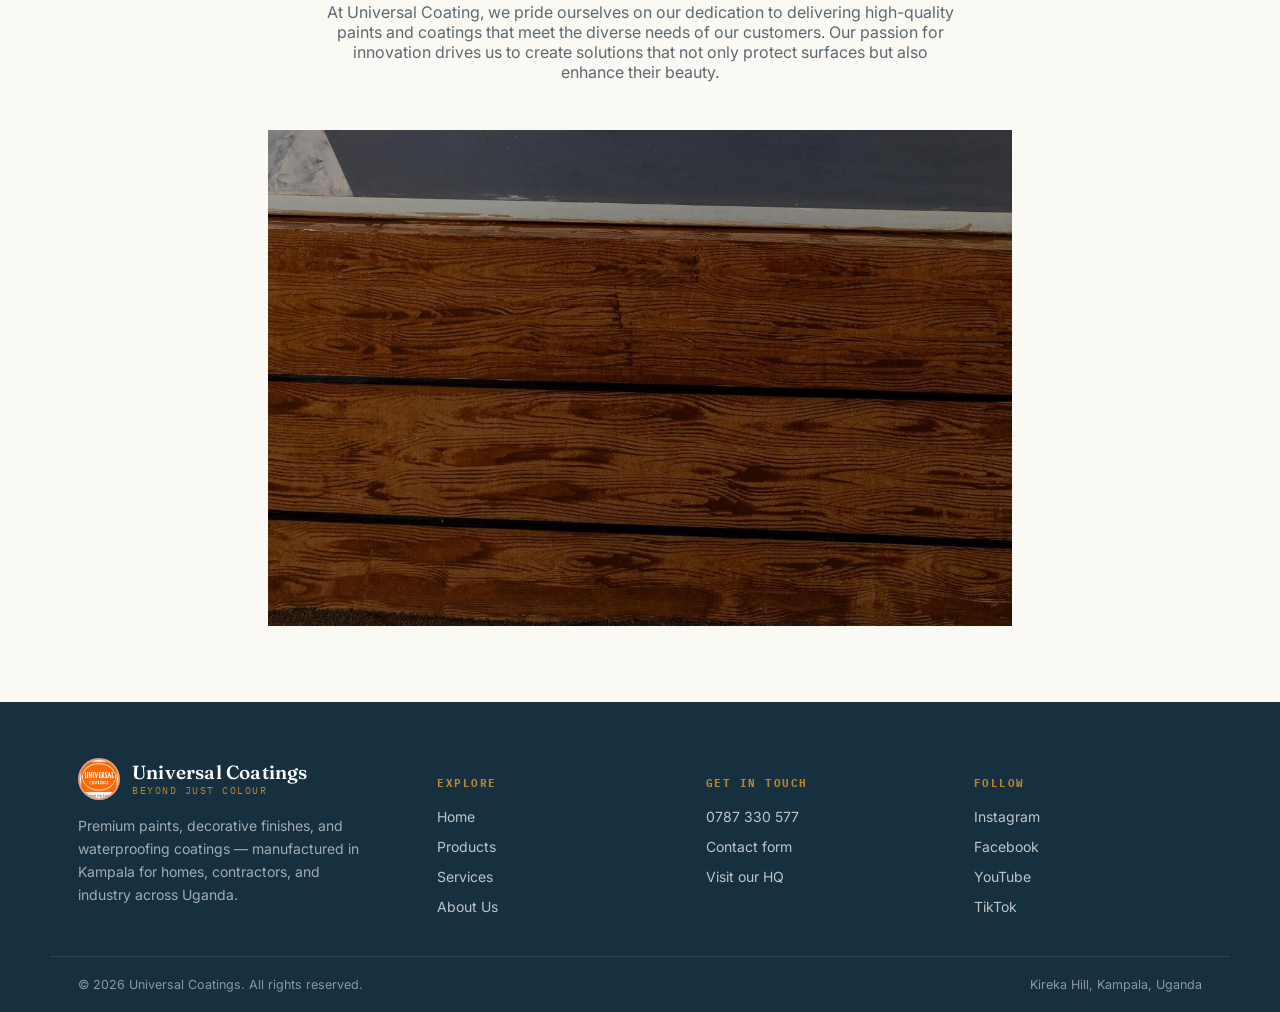
==== commit 9792111c: "Add files via upload" ====
--- a/about.html
+++ b/about.html
@@ -12,7 +12,7 @@
 <header class="site-header">
   <div class="nav-row">
     <a href="index.html" class="brand">
-      <div class="brand-mark">UC</div>
+      <img src="images/logo.jpg" alt="Universal Coatings logo" class="brand-mark">
       <div class="brand-text"><div class="name">Universal Coatings</div><div class="tag">Beyond Just Colour</div></div>
     </a>
     <nav class="main-nav">
@@ -55,19 +55,19 @@
   <div class="wrap">
     <div class="grid-3">
       <div class="team-card">
-        <div class="ph square"><div class="ph-icon">🧑‍💼</div><span>Photo</span></div>
+        <img src="images/team-alinda-susan.jpg" alt="Alinda Susan, Marketing Director" class="photo square">
         <h4>Alinda Susan</h4>
         <div class="role">Marketing Director</div>
         <p class="bio">"Our mission is to connect people with colours that inspire confidence, joy, and lasting memories."</p>
       </div>
       <div class="team-card">
-        <div class="ph square"><div class="ph-icon">🧑‍🔧</div><span>Photo</span></div>
+        <img src="images/team-muwanga-john.jpg" alt="Muwanga John, Operations Manager" class="photo square">
         <h4>Muwanga John</h4>
         <div class="role">Operations Manager</div>
         <p class="bio">"Efficiency, reliability, and customer satisfaction drive our operations — making sure every order is processed seamlessly, from production to delivery."</p>
       </div>
       <div class="team-card">
-        <div class="ph square"><div class="ph-icon">👷‍♂️</div><span>Photo — full team</span></div>
+        <img src="images/team-full.jpg" alt="The Universal Coatings team" class="photo square">
         <h4>Our Entire Team</h4>
         <div class="role">Industry Veterans</div>
         <p class="bio">Our team is comprised of industry veterans with years of experience in paint and coatings technology, ensuring that we deliver top-notch products and services.</p>
@@ -83,19 +83,19 @@
       <h2 style="font-size:26px;">Our History</h2>
       <p>Founded with a vision for quality, Universal Coating has grown from a small operation to a leading manufacturer in the paint and coatings industry, driven by a commitment to innovation and excellence.</p>
     </div>
-    <div class="ph wide" style="margin-bottom:64px;"><div class="ph-icon">🏢</div><span>Photo — completed exterior project</span></div>
+    <img src="images/history-building.jpg" alt="Completed exterior building project" class="photo wide" style="margin-bottom:64px;">
 
     <div class="section-head" style="margin-bottom:24px;">
       <h2 style="font-size:26px;">Our Vision</h2>
       <p>We aim to redefine the standards of coating solutions, ensuring every product we create not only meets but exceeds the expectations of our customers.</p>
     </div>
-    <div class="ph wide" style="margin-bottom:64px;"><div class="ph-icon">🏛️</div><span>Photo — exterior facade detail</span></div>
+    <img src="images/vision-building.jpg" alt="Exterior facade coating detail" class="photo wide" style="margin-bottom:64px;">
 
     <div class="section-head" style="margin-bottom:24px;">
       <h2 style="font-size:26px;">Our Commitment</h2>
       <p>With a focus on sustainability and performance, we are dedicated to producing coatings that are not only effective but also environmentally responsible.</p>
     </div>
-    <div class="ph wide"><div class="ph-icon">🏠</div><span>Photo — residential exterior finish</span></div>
+    <img src="images/commitment-house.jpg" alt="Residential exterior finish" class="photo wide">
   </div>
 </section>
 
@@ -130,7 +130,7 @@
     <p>At Universal Coating, we pride ourselves on our dedication to delivering high-quality paints and coatings that meet the diverse needs of our customers. Our passion for innovation drives us to create solutions that not only protect surfaces but also enhance their beauty.</p>
   </div>
   <div class="wrap" style="max-width:800px;">
-    <div class="ph wide"><div class="ph-icon">🪵</div><span>Photo — finished wood surface</span></div>
+    <img src="images/process-wood-surface.jpg" alt="Finished wood grain textured surface" class="photo wide">
   </div>
 </section>
 
@@ -139,7 +139,7 @@
     <div class="footer-grid">
       <div class="footer-brand">
         <div class="brand">
-          <div class="brand-mark">UC</div>
+          <img src="images/logo.jpg" alt="Universal Coatings logo" class="brand-mark">
           <div class="brand-text"><div class="name">Universal Coatings</div><div class="tag">Beyond Just Colour</div></div>
         </div>
         <p>Premium paints, decorative finishes, and waterproofing coatings — manufactured in Kampala for homes, contractors, and industry across Uganda.</p>
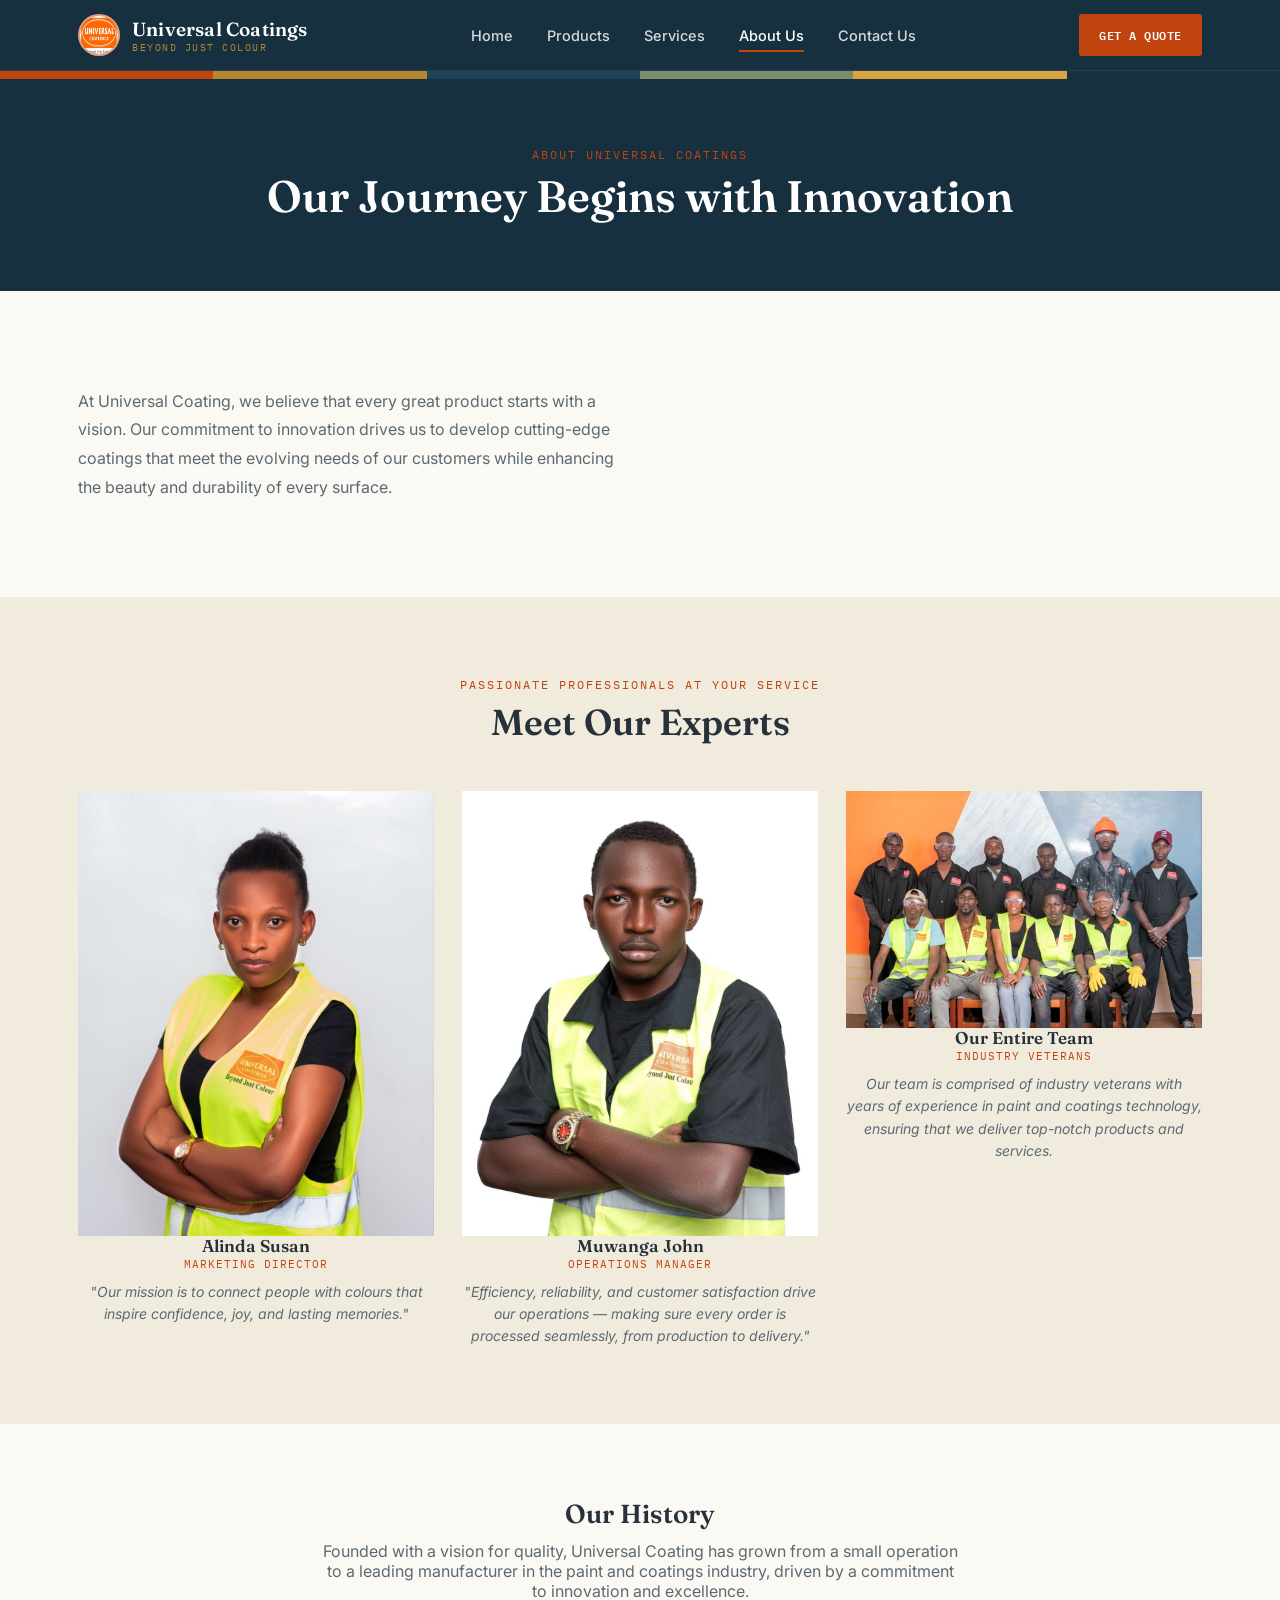
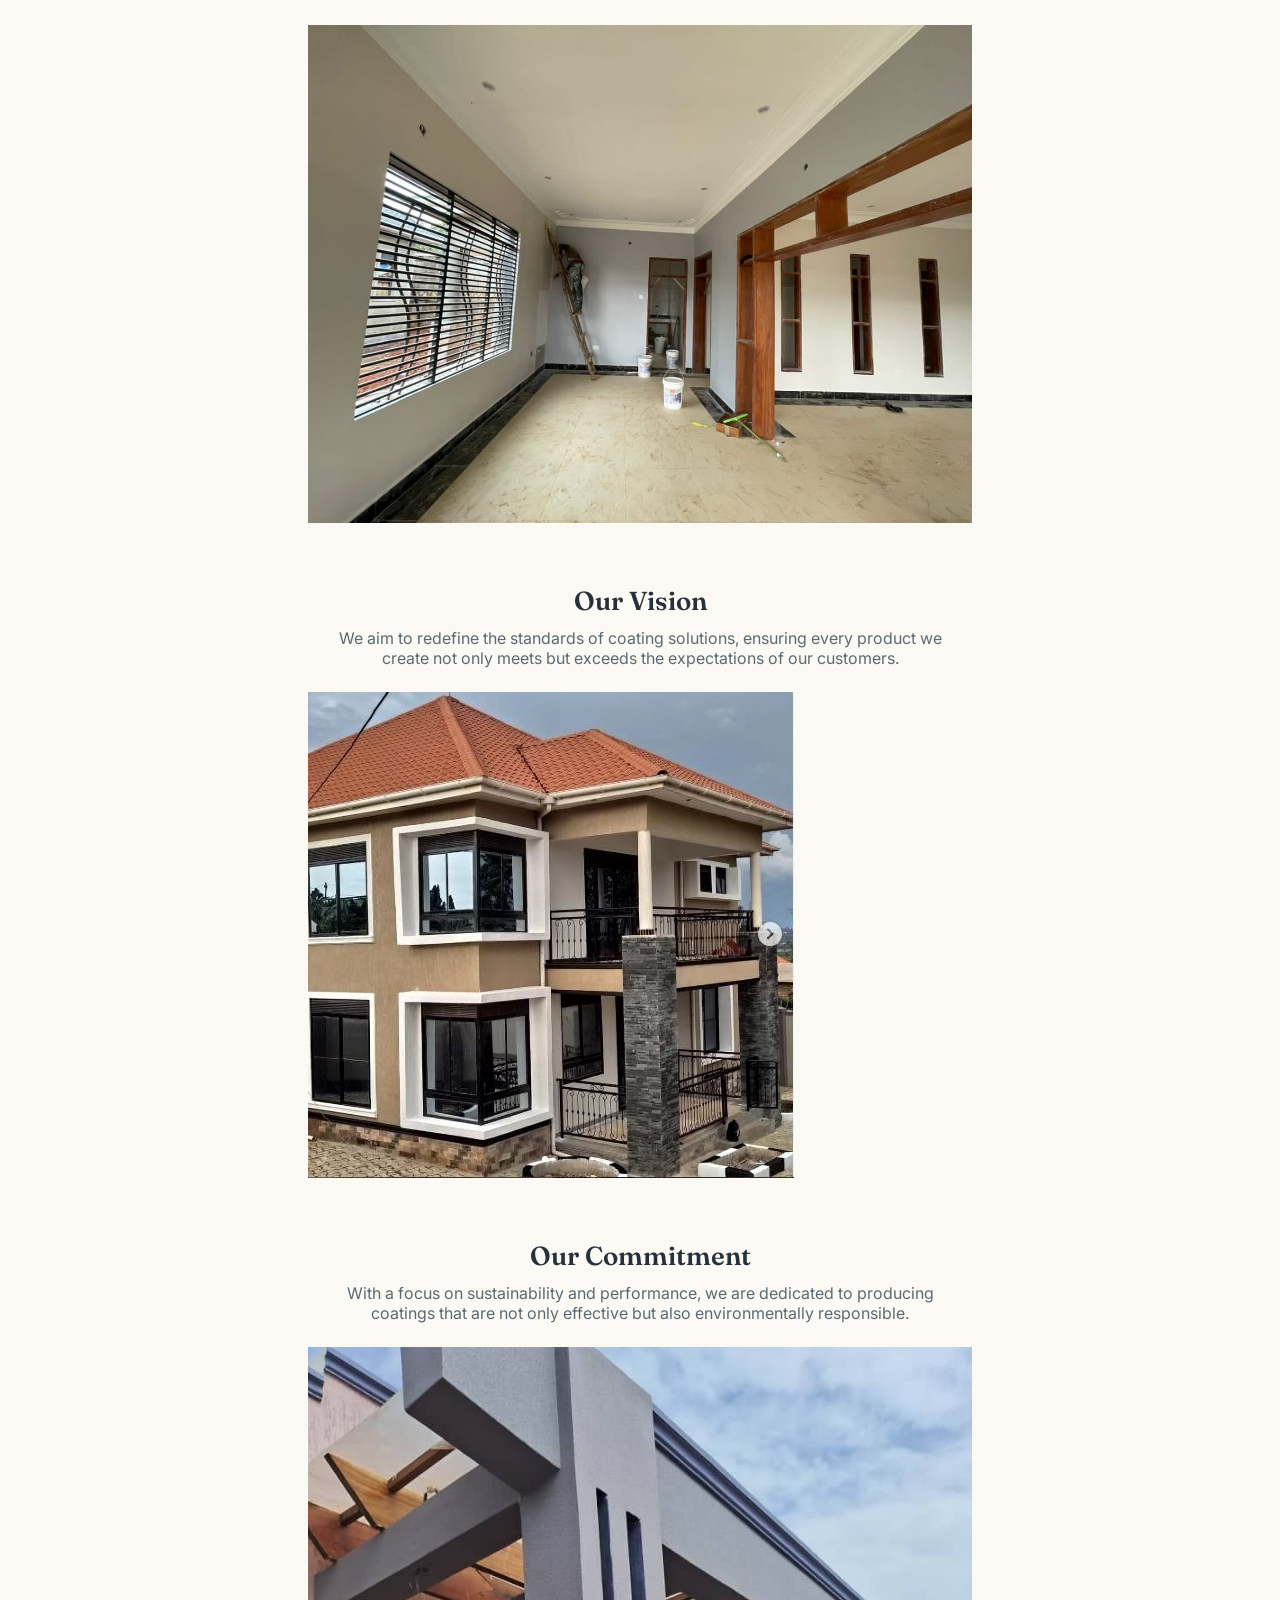
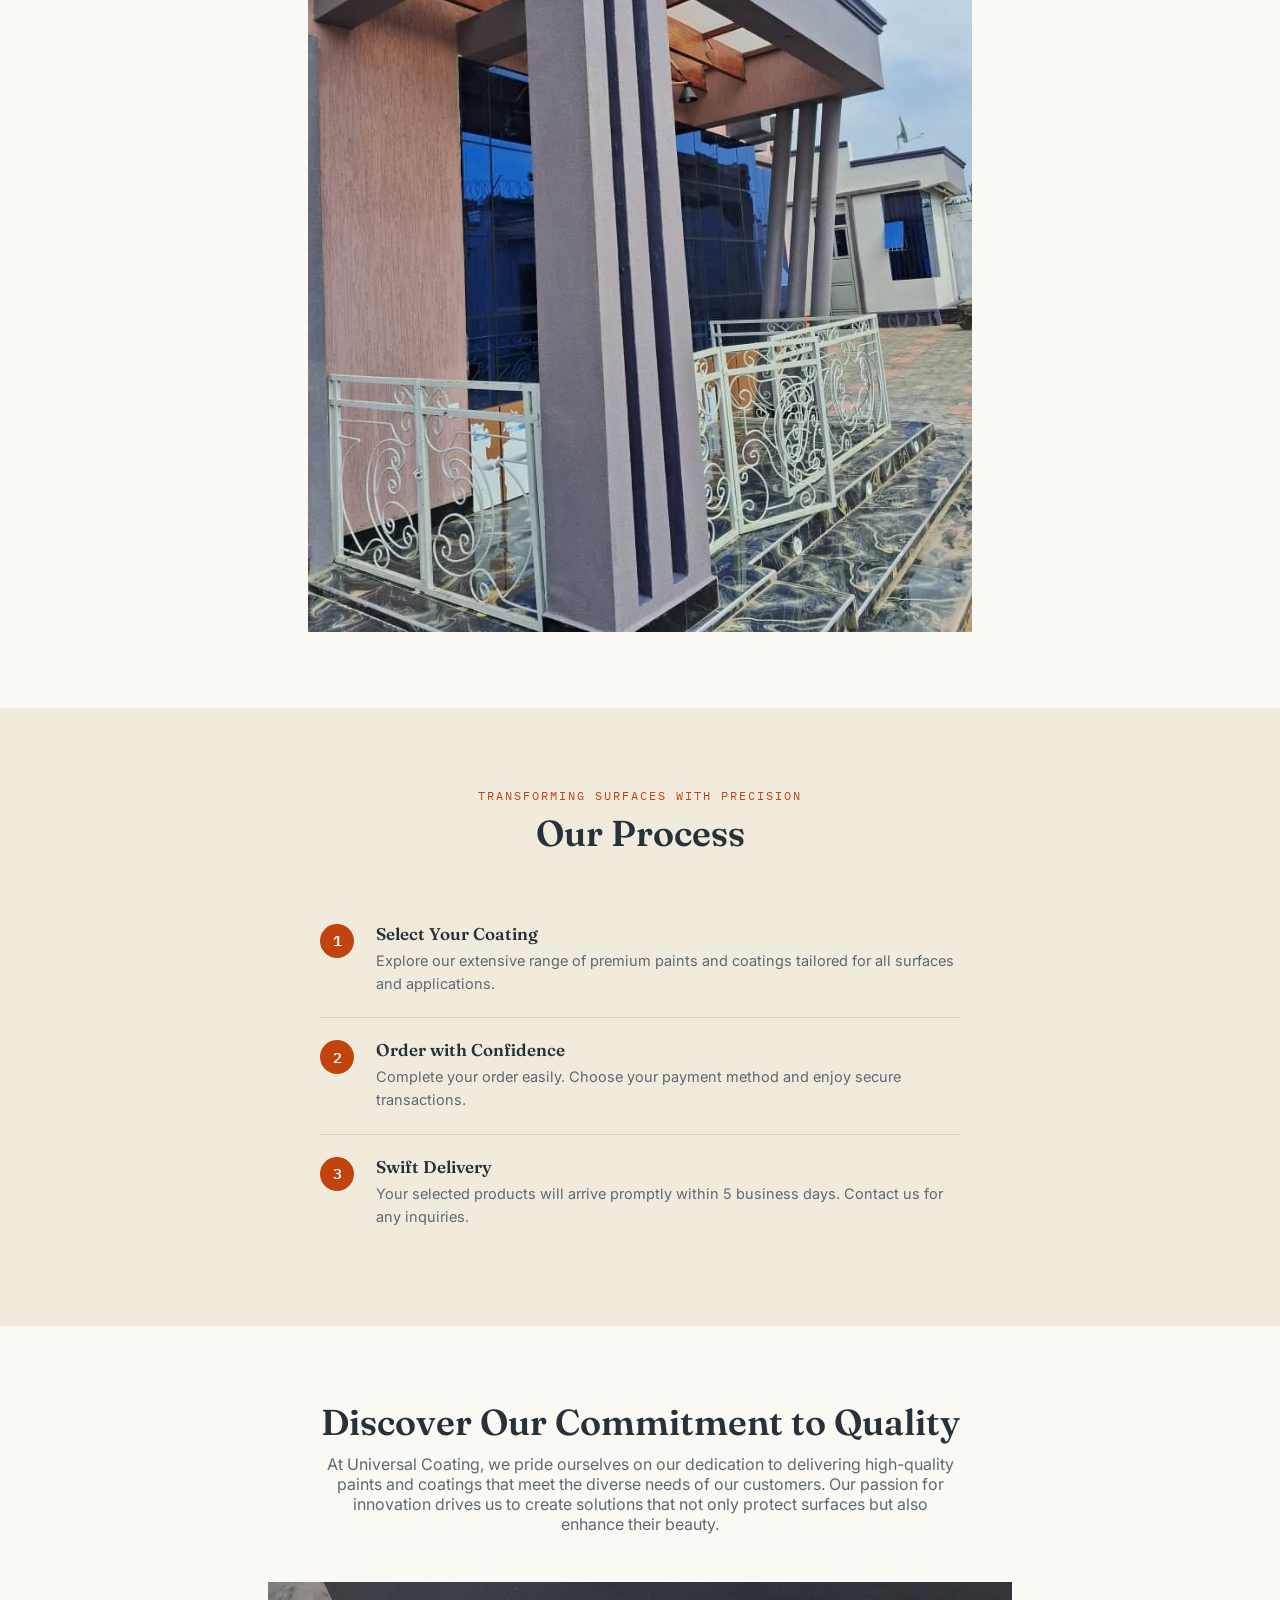
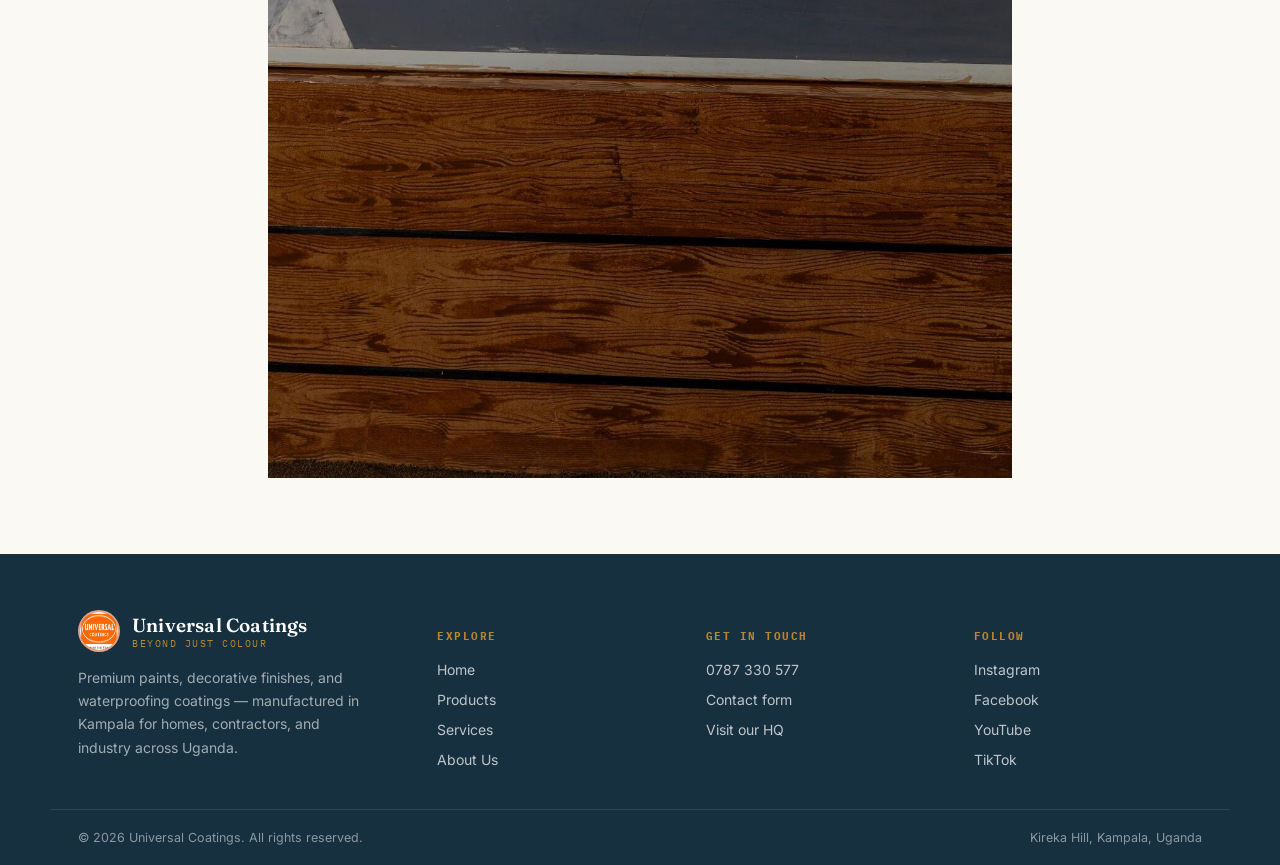
==== commit 168c9f20: "Add files via upload" ====
--- a/about.html
+++ b/about.html
@@ -42,7 +42,9 @@
     <div>
       <p style="color:var(--grey);font-size:16px;line-height:1.8;">At Universal Coating, we believe that every great product starts with a vision. Our commitment to innovation drives us to develop cutting-edge coatings that meet the evolving needs of our customers while enhancing the beauty and durability of every surface.</p>
     </div>
-    <div class="ph wide"><div class="ph-icon">▶</div><span>Video — team introduction</span></div>
+    <div class="video-embed">
+      <iframe src="https://www.youtube.com/embed/1rUex1A8hSY" title="Universal Coatings team introduction" frameborder="0" allow="accelerometer; autoplay; clipboard-write; encrypted-media; gyroscope; picture-in-picture; web-share" allowfullscreen></iframe>
+    </div>
   </div>
 </section>
 
